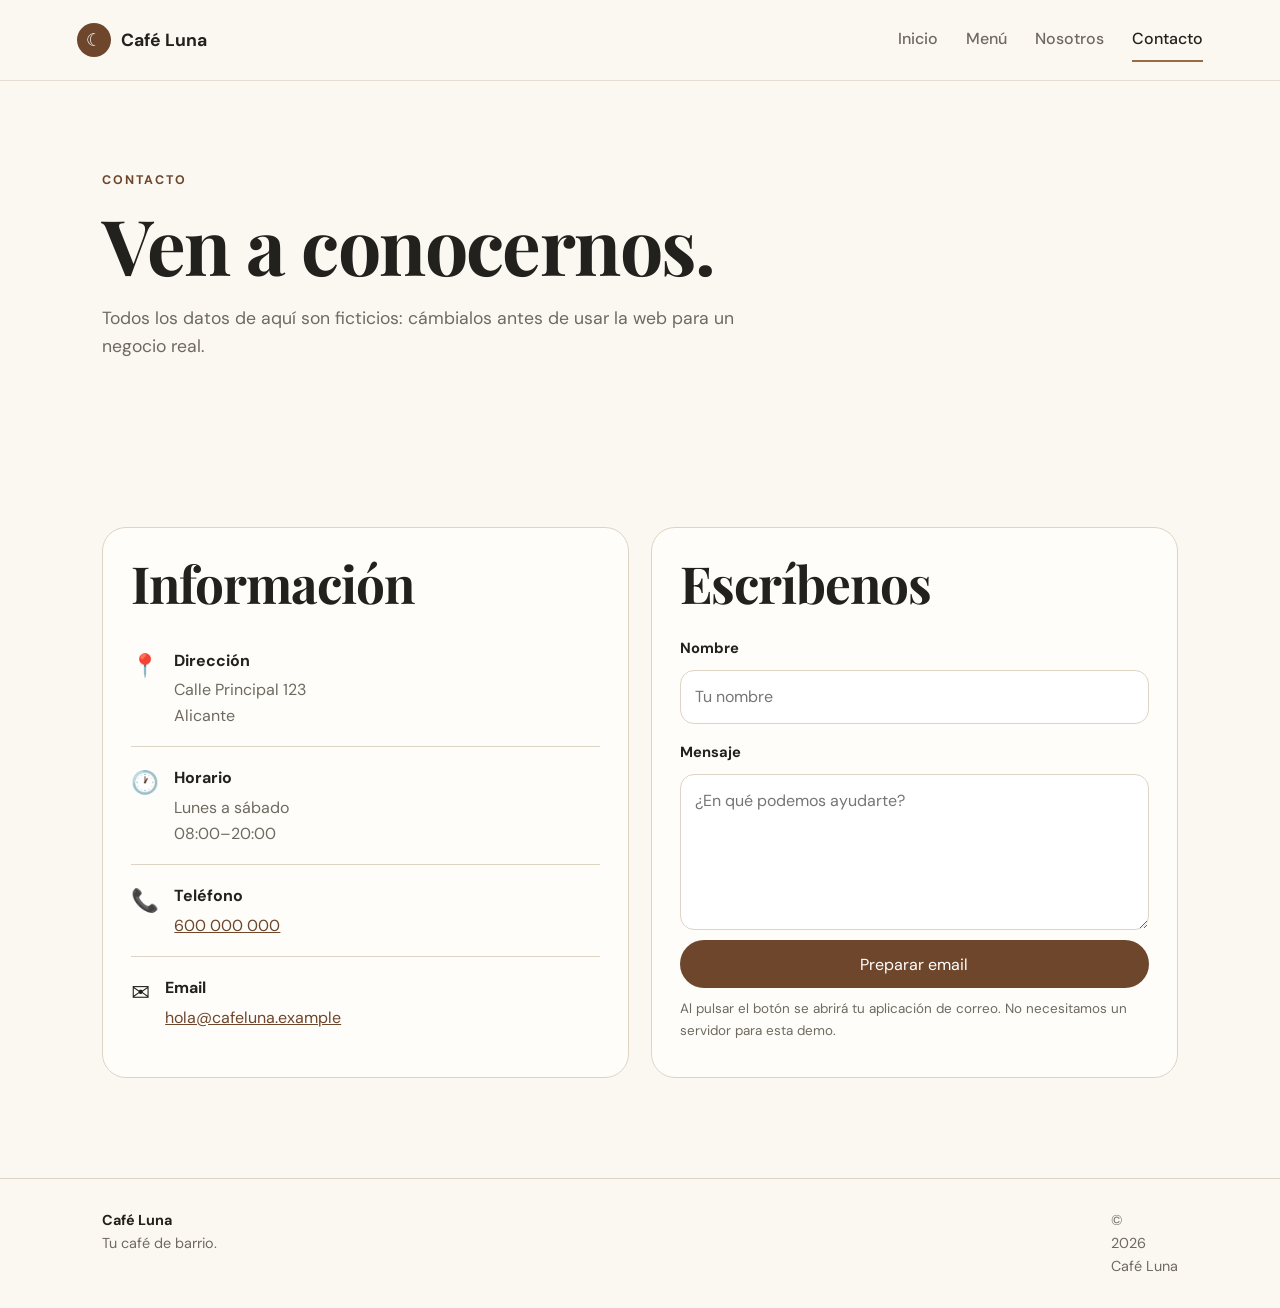
==== contacto.html @ c4e33487 "Add files via upload" ====
<!DOCTYPE html>
<html lang="es">
<head>
  <meta charset="UTF-8">
  <meta name="viewport" content="width=device-width, initial-scale=1.0">
  <meta name="description" content="Contacto, horario y ubicación de Café Luna.">
  <title>Café Luna · Contacto</title>
  <link rel="stylesheet" href="styles.css">
  <script src="script.js" defer></script>
</head>
<body>
  <header class="site-header">
    <a class="brand" href="index.html"><span class="brand-mark">☾</span><span>Café Luna</span></a>
    <button class="menu-toggle" aria-label="Abrir menú" aria-expanded="false">☰</button>
    <nav class="nav" aria-label="Navegación principal">
      <a href="index.html">Inicio</a>
      <a href="menu.html">Menú</a>
      <a href="nosotros.html">Nosotros</a>
      <a class="active" href="contacto.html">Contacto</a>
    </nav>
  </header>

  <main>
    <section class="page-hero">
      <p class="eyebrow">CONTACTO</p>
      <h1>Ven a conocernos.</h1>
      <p>Todos los datos de aquí son ficticios: cámbialos antes de usar la web para un negocio real.</p>
    </section>

    <section class="section contact-grid">
      <div class="contact-card">
        <h2>Información</h2>
        <div class="contact-row"><span>📍</span><div><strong>Dirección</strong><p>Calle Principal 123<br>Alicante</p></div></div>
        <div class="contact-row"><span>🕐</span><div><strong>Horario</strong><p>Lunes a sábado<br>08:00–20:00</p></div></div>
        <div class="contact-row"><span>📞</span><div><strong>Teléfono</strong><p><a href="tel:+34600000000">600 000 000</a></p></div></div>
        <div class="contact-row"><span>✉️</span><div><strong>Email</strong><p><a href="mailto:hola@cafeluna.example">hola@cafeluna.example</a></p></div></div>
      </div>

      <div class="contact-card">
        <h2>Escríbenos</h2>
        <form onsubmit="return sendEmail(event)">
          <label for="name">Nombre</label>
          <input id="name" name="name" type="text" placeholder="Tu nombre" required>
          <label for="message">Mensaje</label>
          <textarea id="message" name="message" rows="5" placeholder="¿En qué podemos ayudarte?" required></textarea>
          <button class="btn btn-primary" type="submit">Preparar email</button>
          <p class="form-note">Al pulsar el botón se abrirá tu aplicación de correo. No necesitamos un servidor para esta demo.</p>
        </form>
      </div>
    </section>
  </main>

  <footer class="footer">
    <div><strong>Café Luna</strong><span>Tu café de barrio.</span></div>
    <div>© <span data-year></span> Café Luna</div>
  </footer>
</body>
</html>
---- styles.css ----
@import url('https://fonts.googleapis.com/css2?family=DM+Sans:wght@400;500;700&family=Playfair+Display:wght@600;700&display=swap');

:root{
  --bg:#fbf8f2;
  --surface:#fffdf9;
  --soft:#f1eadf;
  --ink:#22211e;
  --muted:#6f6a60;
  --accent:#9c6b43;
  --accent-dark:#6d462c;
  --line:#ded4c6;
  --shadow:0 20px 60px rgba(49,37,23,.10);
  --radius:24px;
}
*{box-sizing:border-box}
html{scroll-behavior:smooth}
body{
  margin:0;
  background:var(--bg);
  color:var(--ink);
  font-family:"DM Sans",system-ui,-apple-system,sans-serif;
  line-height:1.6;
}
a{color:inherit}
.site-header{
  position:sticky;top:0;z-index:20;
  display:flex;align-items:center;justify-content:space-between;
  gap:20px;padding:18px 6vw;
  background:rgba(251,248,242,.92);
  backdrop-filter:blur(12px);
  border-bottom:1px solid rgba(222,212,198,.75);
}
.brand{display:flex;align-items:center;gap:10px;text-decoration:none;font-weight:700;font-size:1.1rem}
.brand-mark{
  width:34px;height:34px;display:grid;place-items:center;border-radius:50%;
  background:var(--accent-dark);color:#fff;font-size:1.1rem;
}
.nav{display:flex;gap:28px}
.nav a{text-decoration:none;font-weight:500;color:var(--muted);padding:8px 0;border-bottom:2px solid transparent}
.nav a:hover,.nav a.active{color:var(--ink);border-color:var(--accent)}
.menu-toggle{display:none;border:0;background:none;font-size:1.7rem}
.hero{
  min-height:calc(100vh - 73px);
  display:grid;grid-template-columns:1.1fr .9fr;align-items:center;
  gap:50px;padding:80px 8vw;
  background:
    radial-gradient(circle at 80% 20%, rgba(156,107,67,.18), transparent 28%),
    radial-gradient(circle at 20% 90%, rgba(109,70,44,.10), transparent 25%);
}
.hero h1,.page-hero h1,.section h2,.cta h2{
  font-family:"Playfair Display",Georgia,serif;line-height:1.08;letter-spacing:-.02em;margin:0 0 18px;
}
.hero h1{font-size:clamp(3rem,7vw,6rem);max-width:760px}
.lead{font-size:1.18rem;max-width:650px;color:var(--muted)}
.eyebrow{font-size:.78rem;letter-spacing:.16em;font-weight:700;color:var(--accent-dark);margin:0 0 12px}
.actions{display:flex;gap:14px;flex-wrap:wrap;margin:30px 0 18px}
.btn{
  display:inline-flex;align-items:center;justify-content:center;min-height:48px;
  padding:0 21px;border-radius:999px;text-decoration:none;font-weight:700;
  border:1px solid transparent;cursor:pointer;font:inherit;
}
.btn-primary{background:var(--accent-dark);color:#fff}
.btn-primary:hover{background:#57381f}
.btn-ghost{border-color:var(--line);background:rgba(255,255,255,.45)}
.btn-light{background:#fff;color:var(--accent-dark)}
.hero-note{display:flex;gap:10px;align-items:center;color:var(--muted);font-size:.92rem}
.hero-card{
  min-height:520px;border-radius:36px;background:linear-gradient(150deg,#6d462c,#b57d50);
  padding:26px;box-shadow:var(--shadow);display:flex;flex-direction:column;justify-content:space-between;overflow:hidden
}
.cup-art{height:390px;display:grid;place-items:center;position:relative}
.cup{font-size:8rem;filter:drop-shadow(0 20px 18px rgba(0,0,0,.24));position:relative;z-index:2}
.moon{position:absolute;top:18%;right:18%;font-size:7rem;color:rgba(255,255,255,.16)}
.saucer{position:absolute;width:230px;height:44px;border-radius:50%;background:rgba(255,255,255,.2);bottom:24%}
.hero-card-caption{display:flex;justify-content:space-between;gap:16px;color:#fff;align-items:end}
.hero-card-caption strong{font-size:1.05rem}.hero-card-caption span{color:rgba(255,255,255,.8);text-align:right}
.section{padding:100px 8vw}
.section-soft{background:var(--soft)}
.section-heading{max-width:760px;margin:0 auto 48px;text-align:center}
.section-heading.narrow{max-width:650px}
.section h2{font-size:clamp(2.2rem,4vw,4rem)}
.section p{color:var(--muted)}
.feature-grid{display:grid;grid-template-columns:repeat(3,1fr);gap:20px}
.feature,.menu-card,.contact-card{
  background:var(--surface);border:1px solid var(--line);border-radius:var(--radius);padding:28px;
}
.feature .icon{font-size:2rem}
.feature h3{margin:14px 0 8px}
.split{display:grid;grid-template-columns:1fr 1fr;gap:60px;align-items:center}
.quote-card,.story-card{
  border-radius:var(--radius);padding:42px;background:#2e241c;color:#fff;box-shadow:var(--shadow)
}
.quote-card p{color:#fff;font:600 2rem/1.15 "Playfair Display",Georgia,serif}
.quote-card span{color:rgba(255,255,255,.7)}
.text-link{font-weight:700;text-decoration:none;color:var(--accent-dark)}
.cta{
  margin:40px 8vw 100px;padding:55px 60px;border-radius:32px;background:var(--accent-dark);
  color:#fff;display:flex;align-items:center;justify-content:space-between;gap:30px
}
.cta .eyebrow,.cta p{color:rgba(255,255,255,.75)}
.page-hero{padding:90px 8vw 50px;max-width:1100px}
.page-hero h1{font-size:clamp(3rem,6vw,5rem)}
.page-hero p:last-child{max-width:700px;color:var(--muted);font-size:1.1rem}
.menu-grid{display:grid;grid-template-columns:repeat(3,1fr);gap:20px}
.menu-card{transition:transform .2s ease,box-shadow .2s ease}
.menu-card:hover{transform:translateY(-4px);box-shadow:var(--shadow)}
.menu-card-top{display:flex;justify-content:space-between;align-items:center;gap:16px}
.menu-icon{font-size:2rem}.price{font-weight:700;color:var(--accent-dark)}
.menu-card p{margin-bottom:0}
.info-banner{margin-top:24px;padding:18px 22px;background:#2e241c;color:#fff;border-radius:18px}
.info-banner strong{color:#fff}
code{background:#eee5d8;padding:2px 6px;border-radius:5px}
.story h2{max-width:600px}
.story-card{display:flex;flex-direction:column;gap:12px}
.big-number{font:700 4.5rem/1 "Playfair Display",Georgia,serif}
.story-card strong{font-size:1.3rem}
.story-card span:last-child{color:rgba(255,255,255,.7)}
.value-list{max-width:900px;margin:0 auto;display:grid;gap:16px}
.value-list>div{
  display:grid;grid-template-columns:70px 180px 1fr;align-items:center;gap:20px;
  padding:24px 0;border-top:1px solid var(--line)
}
.value-list span{font-size:.9rem;color:var(--accent-dark);font-weight:700}.value-list strong{font-size:1.2rem}.value-list p{margin:0}
.contact-grid{display:grid;grid-template-columns:1fr 1fr;gap:22px}
.contact-row{display:flex;gap:15px;padding:18px 0;border-bottom:1px solid var(--line)}
.contact-row:last-child{border-bottom:0}
.contact-row>span{font-size:1.4rem}.contact-row p{margin:4px 0 0}
.contact-row a{color:var(--accent-dark)}
form{display:grid;gap:10px}
label{font-weight:700;font-size:.92rem;margin-top:7px}
input,textarea{
  width:100%;font:inherit;border:1px solid var(--line);background:#fff;border-radius:14px;padding:13px 14px;outline:none
}
input:focus,textarea:focus{border-color:var(--accent)}
textarea{resize:vertical}
.form-note{font-size:.84rem!important;margin:0}
.footer{
  padding:30px 8vw;display:flex;justify-content:space-between;gap:20px;
  border-top:1px solid var(--line);color:var(--muted);font-size:.9rem
}
.footer strong{color:var(--ink);margin-right:8px}.footer span{display:block}
@media (max-width: 900px){
  .hero,.split,.contact-grid{grid-template-columns:1fr}
  .feature-grid,.menu-grid{grid-template-columns:1fr 1fr}
  .hero{padding-top:55px}.hero-card{min-height:380px}
  .cup-art{height:280px}
  .cta{margin-left:5vw;margin-right:5vw;padding:40px;flex-direction:column;align-items:flex-start}
}
@media (max-width: 650px){
  .site-header{padding:14px 5vw}
  .menu-toggle{display:block}
  .nav{display:none;position:absolute;top:70px;left:0;right:0;background:var(--bg);padding:14px 5vw 20px;flex-direction:column;gap:6px;border-bottom:1px solid var(--line)}
  .nav.open{display:flex}
  .nav a{padding:10px 0}
  .hero{padding:55px 5vw;min-height:auto}
  .section{padding:72px 5vw}
  .page-hero{padding:65px 5vw 35px}
  .feature-grid,.menu-grid{grid-template-columns:1fr}
  .value-list>div{grid-template-columns:50px 1fr}
  .value-list p{grid-column:2}
  .footer{padding:25px 5vw;flex-direction:column}
}
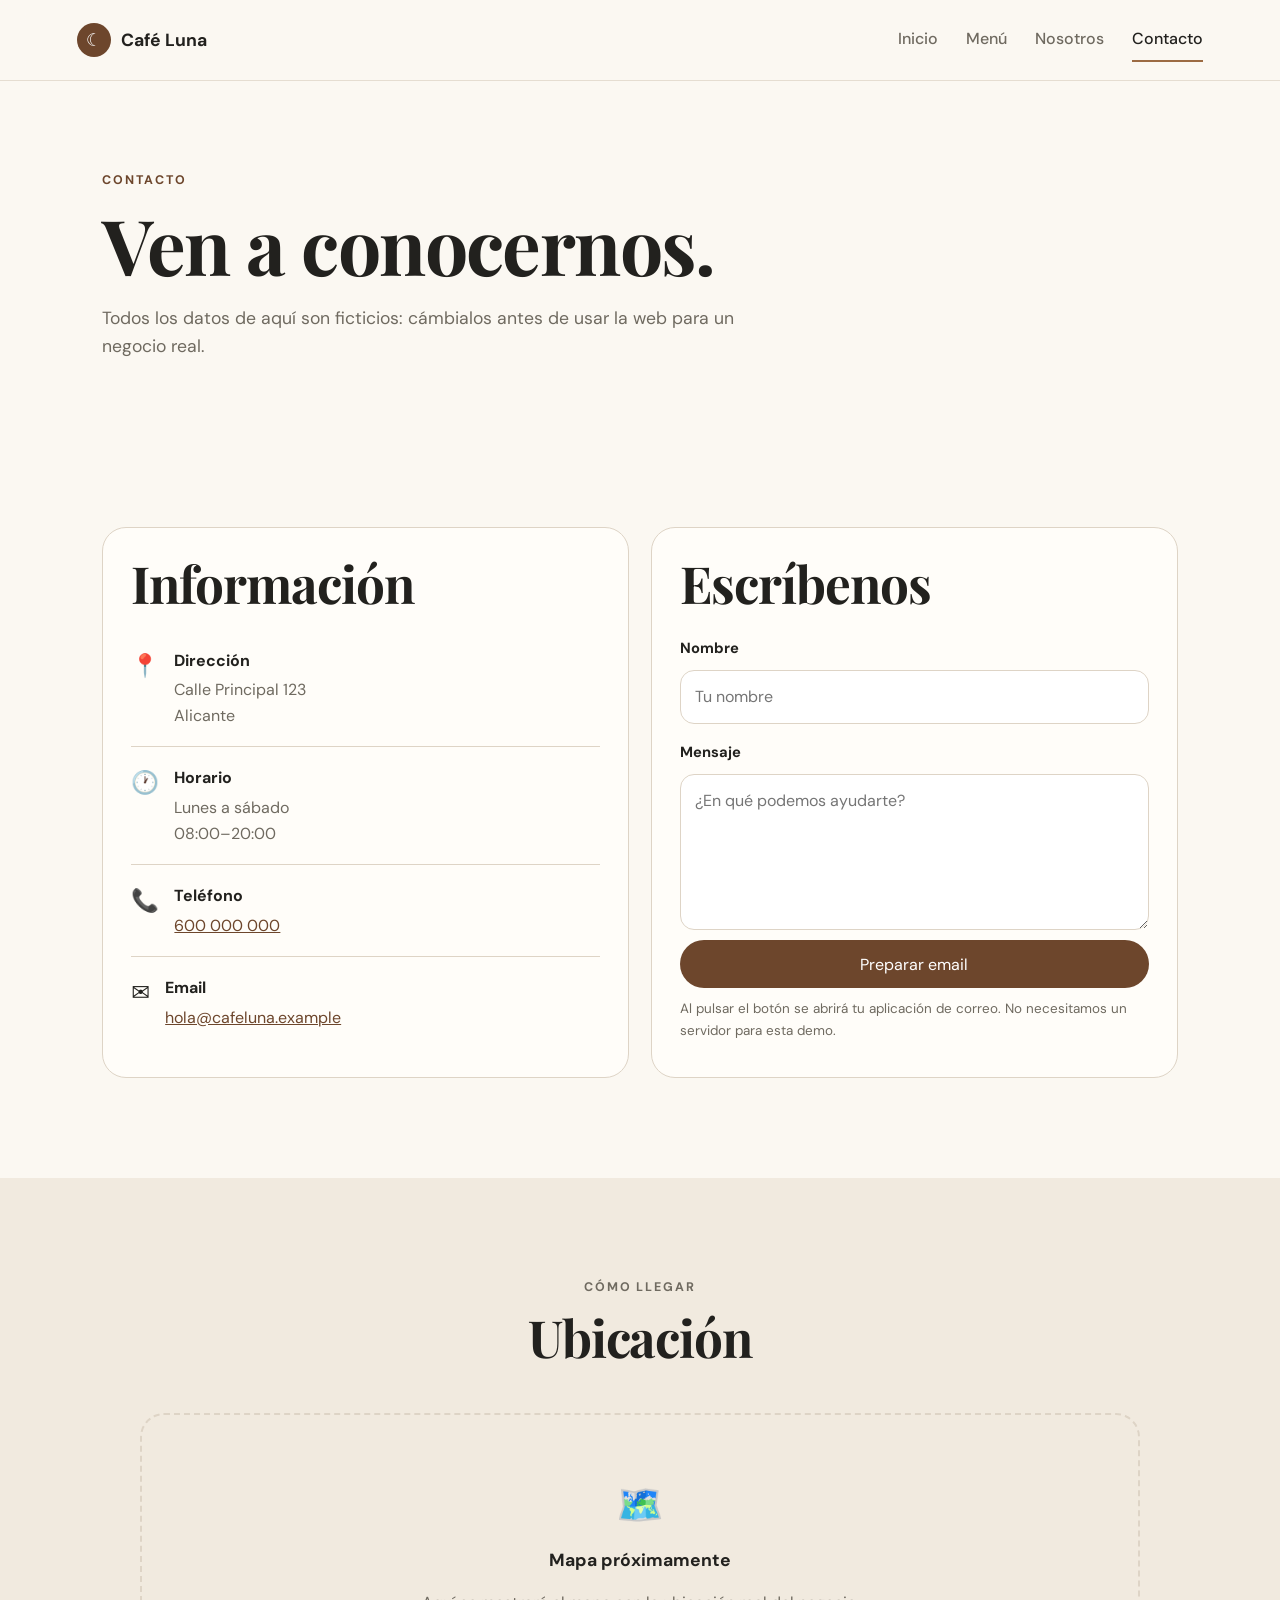
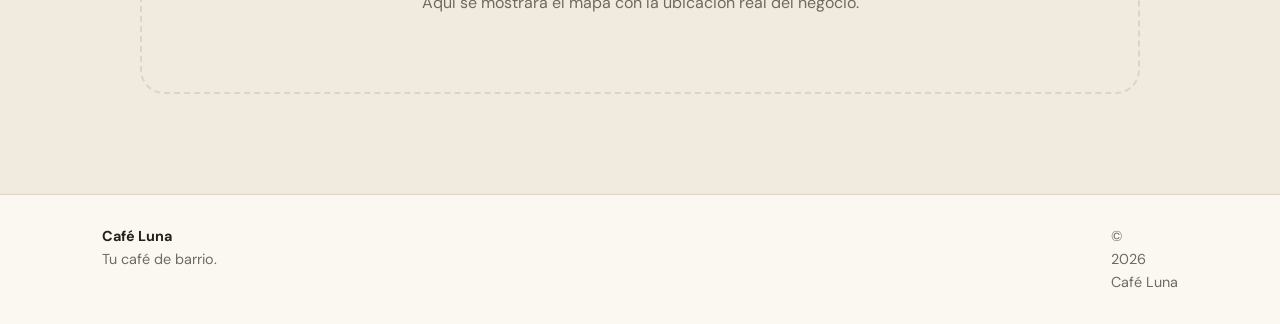
==== commit e59a8beb: "Mejorar la página web de Café Luna con un diseño moderno y funcional (6aba264e4348ccfbd2e75275)" ====
--- a/contacto.html
+++ b/contacto.html
@@ -4,6 +4,7 @@
   <meta charset="UTF-8">
   <meta name="viewport" content="width=device-width, initial-scale=1.0">
   <meta name="description" content="Contacto, horario y ubicación de Café Luna.">
+  <link rel="icon" type="image/svg+xml" href="favicon.svg">
   <title>Café Luna · Contacto</title>
   <link rel="stylesheet" href="styles.css">
   <script src="script.js" defer></script>
@@ -16,7 +17,7 @@
       <a href="index.html">Inicio</a>
       <a href="menu.html">Menú</a>
       <a href="nosotros.html">Nosotros</a>
-      <a class="active" href="contacto.html">Contacto</a>
+      <a class="active" href="contacto.html" aria-current="page">Contacto</a>
     </nav>
   </header>
 
@@ -48,6 +49,20 @@
         </form>
       </div>
     </section>
+
+    <section class="section section-soft">
+      <div class="section-heading narrow">
+        <p class="eyebrow">CÓMO LLEGAR</p>
+        <h2>Ubicación</h2>
+      </div>
+      <!-- Espacio reservado para un mapa real. Cuando tengas la dirección definitiva,
+           sustituye este bloque por un iframe de Google Maps (o similar) con esa ubicación. -->
+      <div class="map-placeholder" role="img" aria-label="Espacio reservado para el mapa de ubicación">
+        <span class="map-icon" aria-hidden="true">🗺️</span>
+        <strong>Mapa próximamente</strong>
+        <p>Aquí se mostrará el mapa con la ubicación real del negocio.</p>
+      </div>
+    </section>
   </main>
 
   <footer class="footer">
--- a/styles.css
+++ b/styles.css
@@ -39,6 +39,9 @@
 .nav a{text-decoration:none;font-weight:500;color:var(--muted);padding:8px 0;border-bottom:2px solid transparent}
 .nav a:hover,.nav a.active{color:var(--ink);border-color:var(--accent)}
 .menu-toggle{display:none;border:0;background:none;font-size:1.7rem}
+a:focus-visible,button:focus-visible,input:focus-visible,textarea:focus-visible{
+  outline:3px solid var(--accent);outline-offset:3px;
+}
 .hero{
   min-height:calc(100vh - 73px);
   display:grid;grid-template-columns:1.1fr .9fr;align-items:center;
@@ -64,6 +67,9 @@
 .btn-ghost{border-color:var(--line);background:rgba(255,255,255,.45)}
 .btn-light{background:#fff;color:var(--accent-dark)}
 .hero-note{display:flex;gap:10px;align-items:center;color:var(--muted);font-size:.92rem}
+@keyframes fadeInUp{from{opacity:0;transform:translateY(16px)}to{opacity:1;transform:translateY(0)}}
+.hero-copy,.page-hero,.section-heading{animation:fadeInUp .6s ease both}
+.hero-card{animation:fadeInUp .6s .1s ease both}
 .hero-card{
   min-height:520px;border-radius:36px;background:linear-gradient(150deg,#6d462c,#b57d50);
   padding:26px;box-shadow:var(--shadow);display:flex;flex-direction:column;justify-content:space-between;overflow:hidden
@@ -86,6 +92,22 @@
 }
 .feature .icon{font-size:2rem}
 .feature h3{margin:14px 0 8px}
+.feature,.menu-card{transition:transform .2s ease,box-shadow .2s ease}
+.feature:hover,.menu-card:hover{transform:translateY(-4px);box-shadow:var(--shadow)}
+.review-card p{font-style:italic}
+.review-card .stars{color:var(--accent-dark);letter-spacing:2px;margin-bottom:6px}
+.review-card strong{display:block;margin-top:12px;font-size:.92rem;color:var(--muted);font-weight:500}
+.category-title{
+  font-family:"Playfair Display",Georgia,serif;font-size:1.7rem;margin:48px 0 20px;
+}
+.category-title:first-child{margin-top:0}
+.process-grid{display:grid;grid-template-columns:repeat(4,1fr);gap:20px}
+.map-placeholder{
+  max-width:1000px;margin:0 auto;padding:60px 20px;text-align:center;
+  border:2px dashed var(--line);border-radius:var(--radius);color:var(--muted);
+}
+.map-icon{font-size:2.4rem;display:block;margin-bottom:10px}
+.map-placeholder strong{display:block;color:var(--ink);margin-bottom:6px;font-size:1.1rem}
 .split{display:grid;grid-template-columns:1fr 1fr;gap:60px;align-items:center}
 .quote-card,.story-card{
   border-radius:var(--radius);padding:42px;background:#2e241c;color:#fff;box-shadow:var(--shadow)
@@ -93,6 +115,7 @@
 .quote-card p{color:#fff;font:600 2rem/1.15 "Playfair Display",Georgia,serif}
 .quote-card span{color:rgba(255,255,255,.7)}
 .text-link{font-weight:700;text-decoration:none;color:var(--accent-dark)}
+.section-link{text-align:center;margin-top:32px}
 .cta{
   margin:40px 8vw 100px;padding:55px 60px;border-radius:32px;background:var(--accent-dark);
   color:#fff;display:flex;align-items:center;justify-content:space-between;gap:30px
@@ -102,8 +125,6 @@
 .page-hero h1{font-size:clamp(3rem,6vw,5rem)}
 .page-hero p:last-child{max-width:700px;color:var(--muted);font-size:1.1rem}
 .menu-grid{display:grid;grid-template-columns:repeat(3,1fr);gap:20px}
-.menu-card{transition:transform .2s ease,box-shadow .2s ease}
-.menu-card:hover{transform:translateY(-4px);box-shadow:var(--shadow)}
 .menu-card-top{display:flex;justify-content:space-between;align-items:center;gap:16px}
 .menu-icon{font-size:2rem}.price{font-weight:700;color:var(--accent-dark)}
 .menu-card p{margin-bottom:0}
@@ -141,7 +162,7 @@
 .footer strong{color:var(--ink);margin-right:8px}.footer span{display:block}
 @media (max-width: 900px){
   .hero,.split,.contact-grid{grid-template-columns:1fr}
-  .feature-grid,.menu-grid{grid-template-columns:1fr 1fr}
+  .feature-grid,.menu-grid,.process-grid{grid-template-columns:1fr 1fr}
   .hero{padding-top:55px}.hero-card{min-height:380px}
   .cup-art{height:280px}
   .cta{margin-left:5vw;margin-right:5vw;padding:40px;flex-direction:column;align-items:flex-start}
@@ -155,8 +176,13 @@
   .hero{padding:55px 5vw;min-height:auto}
   .section{padding:72px 5vw}
   .page-hero{padding:65px 5vw 35px}
-  .feature-grid,.menu-grid{grid-template-columns:1fr}
+  .feature-grid,.menu-grid,.process-grid{grid-template-columns:1fr}
   .value-list>div{grid-template-columns:50px 1fr}
   .value-list p{grid-column:2}
   .footer{padding:25px 5vw;flex-direction:column}
+  .map-placeholder{padding:40px 20px}
 }
+@media (prefers-reduced-motion: reduce){
+  html{scroll-behavior:auto}
+  .hero-copy,.page-hero,.section-heading,.hero-card,.feature,.menu-card{animation:none;transition:none}
+}
